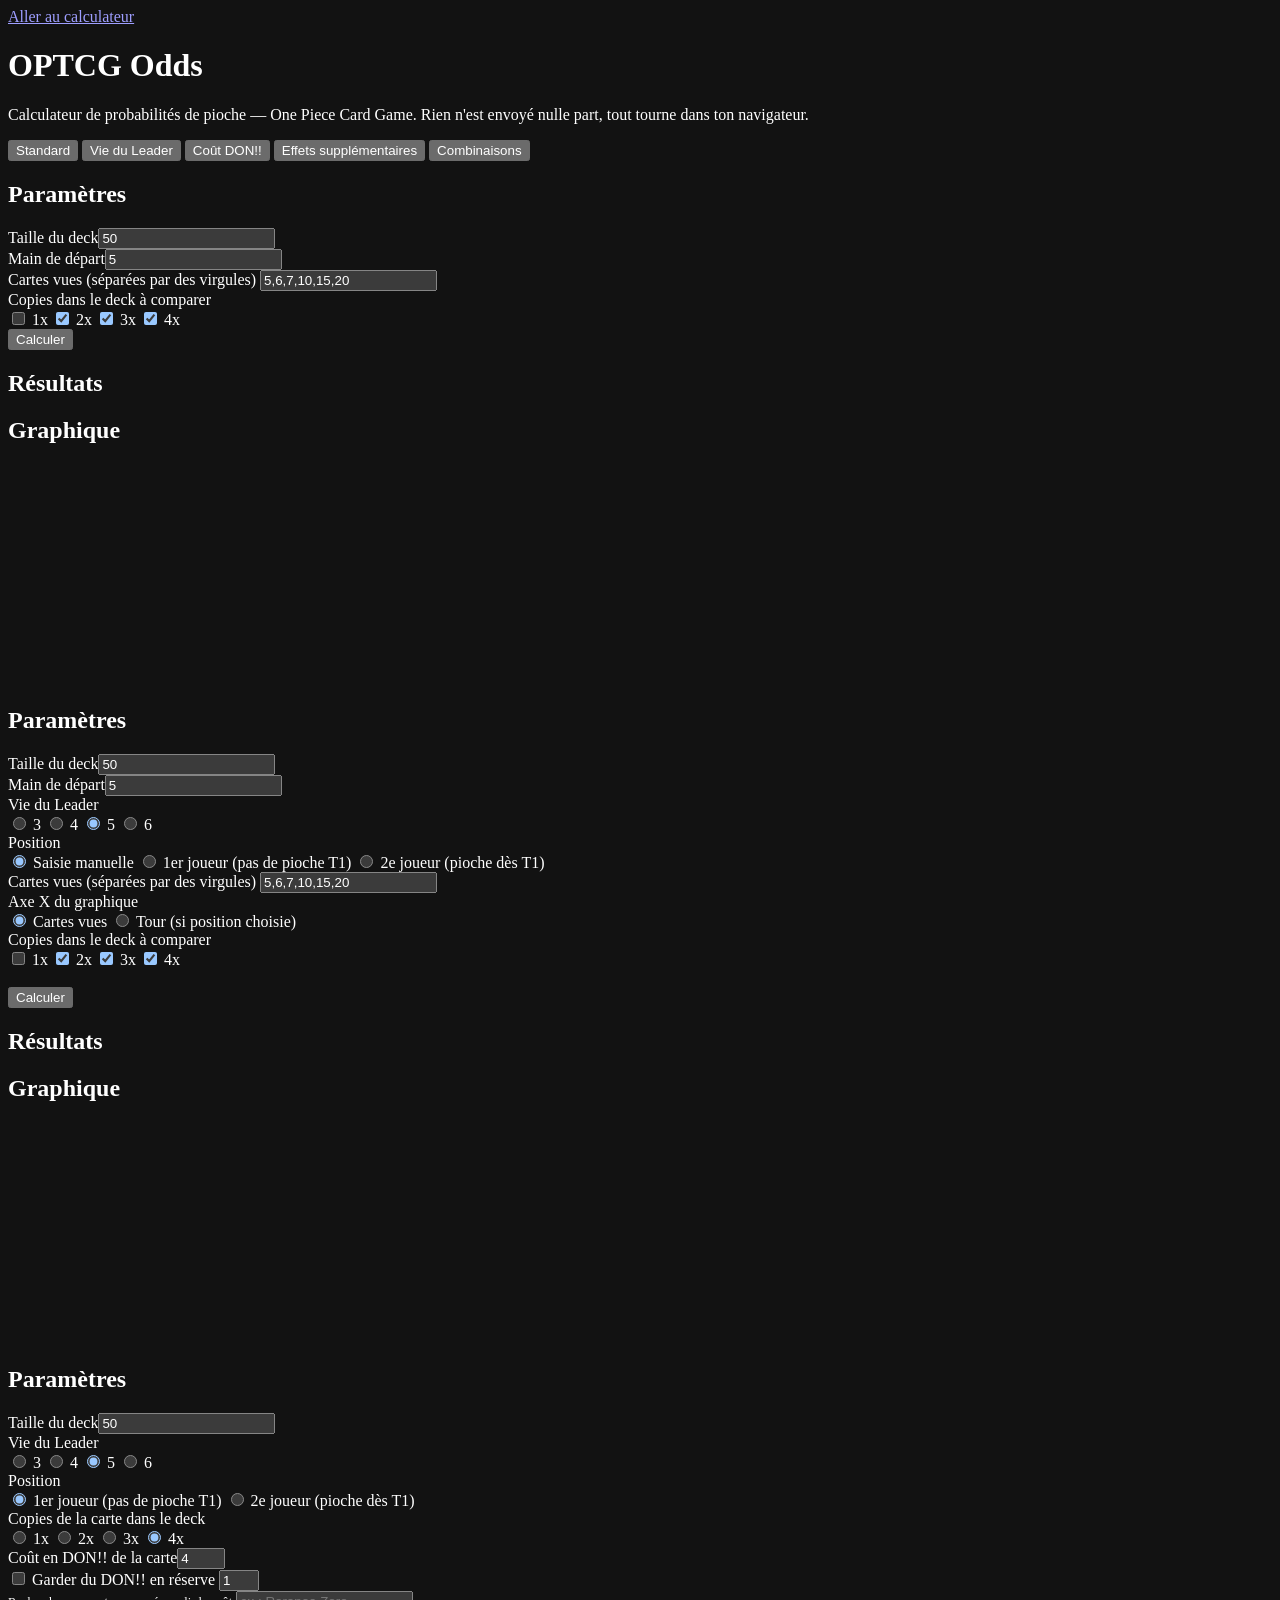
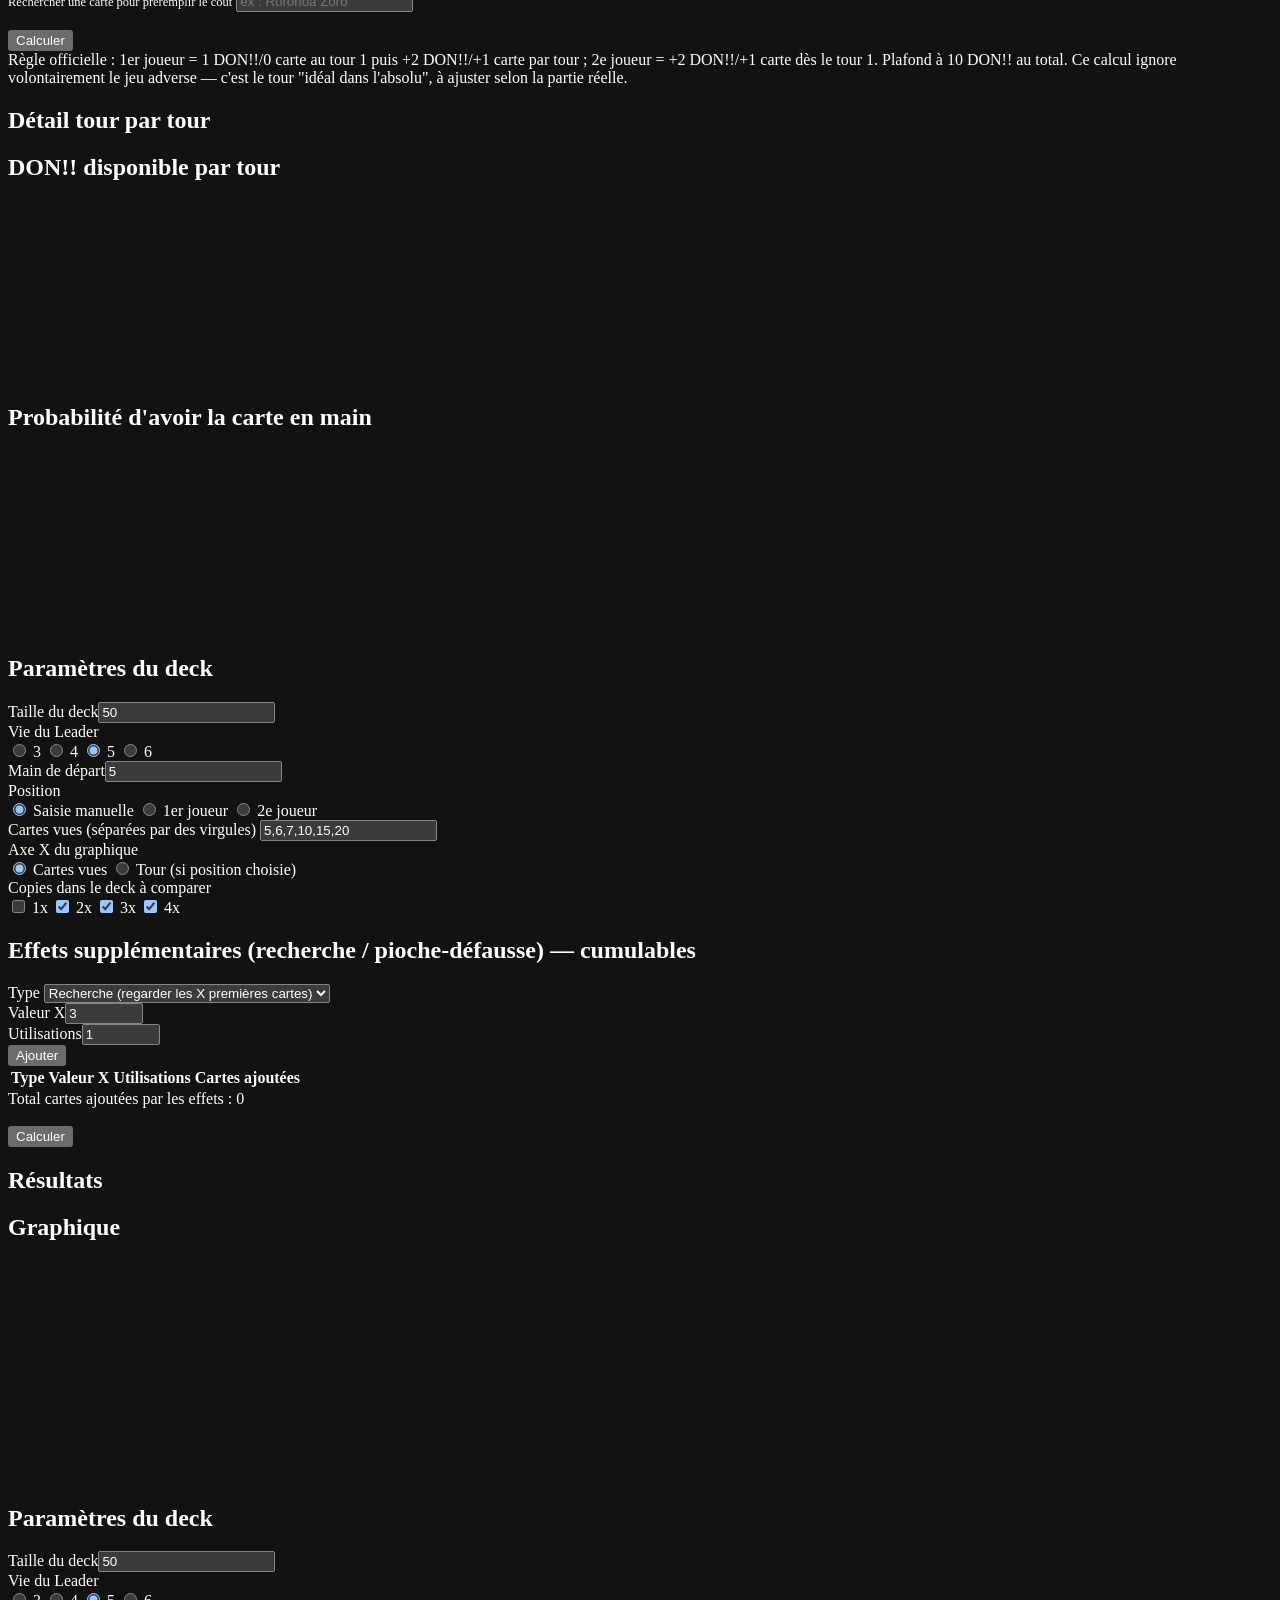
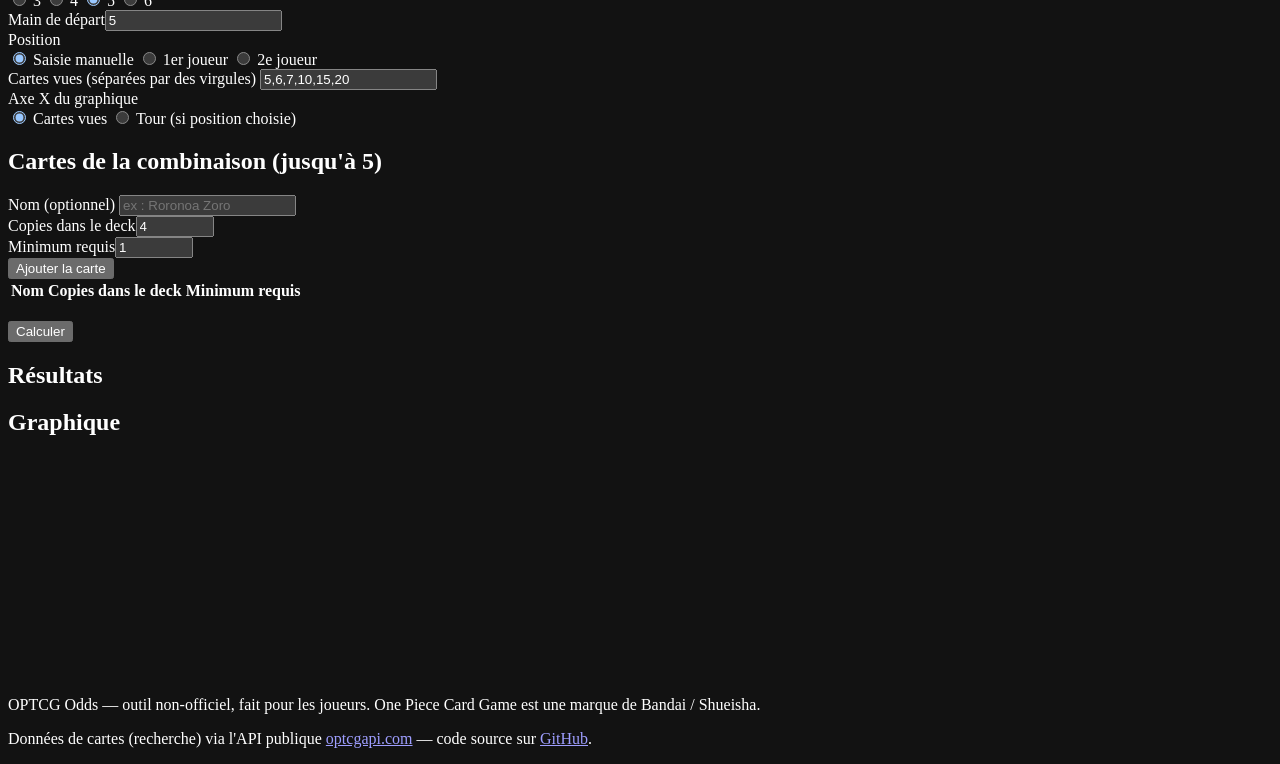
==== site/index.html @ 26d56e2f "feat(site): servir le calculateur comme un vrai site statique Le calculateur vivait dans un fichier " ====
<!DOCTYPE html>
<html lang="fr">
<head>
<meta charset="UTF-8">
<meta name="viewport" content="width=device-width, initial-scale=1.0">

<title>OPTCG Odds — Calculateur de probabilités One Piece Card Game</title>
<meta name="description" content="Calculateur de probabilités de pioche pour le One Piece Card Game : chances d'avoir votre carte au tour 3, vie du Leader, coût en DON!!, searchers et combinaisons. Gratuit, sans compte, tout est calculé dans votre navigateur.">
<meta name="author" content="AKHMerban">
<link rel="canonical" href="https://opdeck.hokhori.be/">

<meta name="theme-color" content="#0E2740">
<meta name="color-scheme" content="dark">

<meta property="og:type" content="website">
<meta property="og:site_name" content="OPTCG Odds">
<meta property="og:title" content="OPTCG Odds — Calculateur de probabilités One Piece Card Game">
<meta property="og:description" content="Quelle est ma chance d'avoir cette carte au tour 3 ? Cinq calculateurs hypergéométriques adaptés aux règles réelles de l'OPTCG.">
<meta property="og:url" content="https://opdeck.hokhori.be/">
<meta property="og:locale" content="fr_BE">

<meta name="twitter:card" content="summary">
<meta name="twitter:title" content="OPTCG Odds — Calculateur de probabilités One Piece Card Game">
<meta name="twitter:description" content="Quelle est ma chance d'avoir cette carte au tour 3 ? Cinq calculateurs hypergéométriques adaptés aux règles réelles de l'OPTCG.">

<link rel="icon" href="/assets/favicon.svg" type="image/svg+xml">
<link rel="manifest" href="/site.webmanifest">

<link rel="stylesheet" href="/assets/styles.css">
<script src="/assets/app.js" defer></script>
</head>
<body>

<a class="skip-link" href="#main">Aller au calculateur</a>
<header>
  <h1>OPTCG <span>Odds</span></h1>
  <p>Calculateur de probabilités de pioche — One Piece Card Game. Rien n'est envoyé nulle part, tout tourne dans ton navigateur.</p>
</header>

<nav class="tabs" id="tabsNav">
  <button data-tab="standard" class="active">Standard</button>
  <button data-tab="vie">Vie du Leader</button>
  <button data-tab="don">Coût DON!!</button>
  <button data-tab="effets">Effets supplémentaires</button>
  <button data-tab="combo">Combinaisons</button>
</nav>

<main id="main">

  <!-- ============================= TAB 1 : STANDARD ============================= -->
  <section class="tab-panel active" id="tab-standard">
    <div class="card">
      <h2>Paramètres</h2>
      <div class="row">
        <div class="field"><label>Taille du deck</label><input type="number" id="std-deck" value="50" min="1"></div>
        <div class="field"><label>Main de départ</label><input type="number" id="std-hand" value="5" min="0"></div>
      </div>
      <div class="row">
        <div class="field" style="flex:1; min-width:260px;">
          <label>Cartes vues (séparées par des virgules)</label>
          <input type="text" id="std-points" value="5,6,7,10,15,20">
        </div>
      </div>
      <div class="row">
        <div class="field">
          <label>Copies dans le deck à comparer</label>
          <div class="check-group" id="std-copies">
            <label><input type="checkbox" value="1"> 1x</label>
            <label><input type="checkbox" value="2" checked> 2x</label>
            <label><input type="checkbox" value="3" checked> 3x</label>
            <label><input type="checkbox" value="4" checked> 4x</label>
          </div>
        </div>
      </div>
      <button class="btn" id="std-calc">Calculer</button>
    </div>
    <div class="card">
      <h2>Résultats</h2>
      <div id="std-table" class="table-wrap"></div>
    </div>
    <div class="card">
      <h2>Graphique</h2>
      <canvas id="std-chart" width="900" height="220"></canvas>
    </div>
  </section>

  <!-- ============================= TAB 2 : VIE DU LEADER ============================= -->
  <section class="tab-panel" id="tab-vie">
    <div class="card">
      <h2>Paramètres</h2>
      <div class="row">
        <div class="field"><label>Taille du deck</label><input type="number" id="vie-deck" value="50" min="1"></div>
        <div class="field"><label>Main de départ</label><input type="number" id="vie-hand" value="5" min="0"></div>
        <div class="field">
          <label>Vie du Leader</label>
          <div class="radio-group" id="vie-life">
            <label><input type="radio" name="vie-life" value="3"> 3</label>
            <label><input type="radio" name="vie-life" value="4"> 4</label>
            <label><input type="radio" name="vie-life" value="5" checked> 5</label>
            <label><input type="radio" name="vie-life" value="6"> 6</label>
          </div>
        </div>
      </div>
      <div class="row">
        <div class="field">
          <label>Position</label>
          <div class="radio-group" id="vie-position">
            <label><input type="radio" name="vie-position" value="manuel" checked> Saisie manuelle</label>
            <label><input type="radio" name="vie-position" value="p1"> 1er joueur (pas de pioche T1)</label>
            <label><input type="radio" name="vie-position" value="p2"> 2e joueur (pioche dès T1)</label>
          </div>
        </div>
      </div>
      <div class="row">
        <div class="field" style="flex:1; min-width:260px;">
          <label id="vie-points-label">Cartes vues (séparées par des virgules)</label>
          <input type="text" id="vie-points" value="5,6,7,10,15,20">
        </div>
      </div>
      <div class="row">
        <div class="field">
          <label>Axe X du graphique</label>
          <div class="radio-group" id="vie-xaxis">
            <label><input type="radio" name="vie-xaxis" value="cartes" checked> Cartes vues</label>
            <label><input type="radio" name="vie-xaxis" value="tour"> Tour (si position choisie)</label>
          </div>
        </div>
      </div>
      <div class="row">
        <div class="field">
          <label>Copies dans le deck à comparer</label>
          <div class="check-group" id="vie-copies">
            <label><input type="checkbox" value="1"> 1x</label>
            <label><input type="checkbox" value="2" checked> 2x</label>
            <label><input type="checkbox" value="3" checked> 3x</label>
            <label><input type="checkbox" value="4" checked> 4x</label>
          </div>
        </div>
      </div>
      <div class="effectif" id="vie-effectif"></div>
      <br>
      <button class="btn" id="vie-calc">Calculer</button>
    </div>
    <div class="card"><h2>Résultats</h2><div id="vie-table" class="table-wrap"></div></div>
    <div class="card"><h2>Graphique</h2><canvas id="vie-chart" width="900" height="220"></canvas></div>
  </section>

  <!-- ============================= TAB 3 : DON!! ============================= -->
  <section class="tab-panel" id="tab-don">
    <div class="card">
      <h2>Paramètres</h2>
      <div class="row">
        <div class="field"><label>Taille du deck</label><input type="number" id="don-deck" value="50" min="1"></div>
        <div class="field">
          <label>Vie du Leader</label>
          <div class="radio-group" id="don-life">
            <label><input type="radio" name="don-life" value="3"> 3</label>
            <label><input type="radio" name="don-life" value="4"> 4</label>
            <label><input type="radio" name="don-life" value="5" checked> 5</label>
            <label><input type="radio" name="don-life" value="6"> 6</label>
          </div>
        </div>
      </div>
      <div class="row">
        <div class="field">
          <label>Position</label>
          <div class="radio-group" id="don-position">
            <label><input type="radio" name="don-position" value="p1" checked> 1er joueur (pas de pioche T1)</label>
            <label><input type="radio" name="don-position" value="p2"> 2e joueur (pioche dès T1)</label>
          </div>
        </div>
      </div>
      <div class="row">
        <div class="field">
          <label>Copies de la carte dans le deck</label>
          <div class="radio-group" id="don-copies">
            <label><input type="radio" name="don-copies" value="1"> 1x</label>
            <label><input type="radio" name="don-copies" value="2"> 2x</label>
            <label><input type="radio" name="don-copies" value="3"> 3x</label>
            <label><input type="radio" name="don-copies" value="4" checked> 4x</label>
          </div>
        </div>
      </div>
      <div class="row">
        <div class="field"><label>Coût en DON!! de la carte</label><input type="number" id="don-cost" value="4" min="0" max="10"></div>
        <div class="field">
          <label><input type="checkbox" id="don-reserve-check"> Garder du DON!! en réserve</label>
          <input type="number" id="don-reserve" value="1" min="0" max="9">
        </div>
      </div>
      <div class="search-box" style="max-width:420px;">
        <label style="font-size:12.5px; color:var(--ink-dim);">Rechercher une carte pour préremplir le coût</label>
        <input type="text" id="don-search" placeholder="ex : Roronoa Zoro">
        <div class="search-results" id="don-search-results" style="display:none;"></div>
        <div class="search-status" id="don-search-status"></div>
      </div>
      <br>
      <button class="btn" id="don-calc">Calculer</button>
      <div class="result-banner" id="don-result"></div>
      <div class="note">Règle officielle : 1er joueur = 1 DON!!/0 carte au tour 1 puis +2 DON!!/+1 carte par tour ; 2e joueur = +2 DON!!/+1 carte dès le tour 1. Plafond à 10 DON!! au total. Ce calcul ignore volontairement le jeu adverse — c'est le tour "idéal dans l'absolu", à ajuster selon la partie réelle.</div>
    </div>
    <div class="card"><h2>Détail tour par tour</h2><div id="don-table" class="table-wrap"></div></div>
    <div class="card">
      <h2>DON!! disponible par tour</h2>
      <canvas id="don-chart-1" width="900" height="180"></canvas>
    </div>
    <div class="card">
      <h2>Probabilité d'avoir la carte en main</h2>
      <canvas id="don-chart-2" width="900" height="180"></canvas>
    </div>
  </section>

  <!-- ============================= TAB 4 : EFFETS ============================= -->
  <section class="tab-panel" id="tab-effets">
    <div class="card">
      <h2>Paramètres du deck</h2>
      <div class="row">
        <div class="field"><label>Taille du deck</label><input type="number" id="eff-deck" value="50" min="1"></div>
        <div class="field">
          <label>Vie du Leader</label>
          <div class="radio-group" id="eff-life">
            <label><input type="radio" name="eff-life" value="3"> 3</label>
            <label><input type="radio" name="eff-life" value="4"> 4</label>
            <label><input type="radio" name="eff-life" value="5" checked> 5</label>
            <label><input type="radio" name="eff-life" value="6"> 6</label>
          </div>
        </div>
      </div>
      <div class="row">
        <div class="field"><label>Main de départ</label><input type="number" id="eff-hand" value="5" min="0"></div>
        <div class="field">
          <label>Position</label>
          <div class="radio-group" id="eff-position">
            <label><input type="radio" name="eff-position" value="manuel" checked> Saisie manuelle</label>
            <label><input type="radio" name="eff-position" value="p1"> 1er joueur</label>
            <label><input type="radio" name="eff-position" value="p2"> 2e joueur</label>
          </div>
        </div>
      </div>
      <div class="row">
        <div class="field" style="flex:1; min-width:260px;">
          <label id="eff-points-label">Cartes vues (séparées par des virgules)</label>
          <input type="text" id="eff-points" value="5,6,7,10,15,20">
        </div>
      </div>
      <div class="row">
        <div class="field">
          <label>Axe X du graphique</label>
          <div class="radio-group" id="eff-xaxis">
            <label><input type="radio" name="eff-xaxis" value="cartes" checked> Cartes vues</label>
            <label><input type="radio" name="eff-xaxis" value="tour"> Tour (si position choisie)</label>
          </div>
        </div>
      </div>
      <div class="row">
        <div class="field">
          <label>Copies dans le deck à comparer</label>
          <div class="check-group" id="eff-copies">
            <label><input type="checkbox" value="1"> 1x</label>
            <label><input type="checkbox" value="2" checked> 2x</label>
            <label><input type="checkbox" value="3" checked> 3x</label>
            <label><input type="checkbox" value="4" checked> 4x</label>
          </div>
        </div>
      </div>
      <div class="effectif" id="eff-effectif"></div>
    </div>

    <div class="card">
      <h2>Effets supplémentaires (recherche / pioche-défausse) — cumulables</h2>
      <div class="list-form">
        <div class="field">
          <label>Type</label>
          <select id="eff-type">
            <option value="recherche">Recherche (regarder les X premières cartes)</option>
            <option value="loot">Pioche X / Défausse X</option>
          </select>
        </div>
        <div class="field"><label>Valeur X</label><input type="number" id="eff-valeur" value="3" min="1" max="10" style="width:70px;"></div>
        <div class="field"><label>Utilisations</label><input type="number" id="eff-uses" value="1" min="1" max="10" style="width:70px;"></div>
        <button class="btn" id="eff-add">Ajouter</button>
      </div>
      <div class="table-wrap">
        <table id="eff-list-table">
          <thead><tr><th>Type</th><th>Valeur X</th><th>Utilisations</th><th>Cartes ajoutées</th><th></th></tr></thead>
          <tbody></tbody>
        </table>
      </div>
      <div class="note" id="eff-total">Total cartes ajoutées par les effets : 0</div>
      <br>
      <button class="btn" id="eff-calc">Calculer</button>
    </div>
    <div class="card"><h2>Résultats</h2><div id="eff-table" class="table-wrap"></div></div>
    <div class="card"><h2>Graphique</h2><canvas id="eff-chart" width="900" height="220"></canvas></div>
  </section>

  <!-- ============================= TAB 5 : COMBINAISONS ============================= -->
  <section class="tab-panel" id="tab-combo">
    <div class="card">
      <h2>Paramètres du deck</h2>
      <div class="row">
        <div class="field"><label>Taille du deck</label><input type="number" id="combo-deck" value="50" min="1"></div>
        <div class="field">
          <label>Vie du Leader</label>
          <div class="radio-group" id="combo-life">
            <label><input type="radio" name="combo-life" value="3"> 3</label>
            <label><input type="radio" name="combo-life" value="4"> 4</label>
            <label><input type="radio" name="combo-life" value="5" checked> 5</label>
            <label><input type="radio" name="combo-life" value="6"> 6</label>
          </div>
        </div>
      </div>
      <div class="row">
        <div class="field"><label>Main de départ</label><input type="number" id="combo-hand" value="5" min="0"></div>
        <div class="field">
          <label>Position</label>
          <div class="radio-group" id="combo-position">
            <label><input type="radio" name="combo-position" value="manuel" checked> Saisie manuelle</label>
            <label><input type="radio" name="combo-position" value="p1"> 1er joueur</label>
            <label><input type="radio" name="combo-position" value="p2"> 2e joueur</label>
          </div>
        </div>
      </div>
      <div class="row">
        <div class="field" style="flex:1; min-width:260px;">
          <label id="combo-points-label">Cartes vues (séparées par des virgules)</label>
          <input type="text" id="combo-points" value="5,6,7,10,15,20">
        </div>
      </div>
      <div class="row">
        <div class="field">
          <label>Axe X du graphique</label>
          <div class="radio-group" id="combo-xaxis">
            <label><input type="radio" name="combo-xaxis" value="cartes" checked> Cartes vues</label>
            <label><input type="radio" name="combo-xaxis" value="tour"> Tour (si position choisie)</label>
          </div>
        </div>
      </div>
      <div class="effectif" id="combo-effectif"></div>
    </div>

    <div class="card">
      <h2>Cartes de la combinaison (jusqu'à 5)</h2>
      <div class="list-form">
        <div class="field search-box" style="min-width:220px;">
          <label>Nom (optionnel)</label>
          <input type="text" id="combo-name" placeholder="ex : Roronoa Zoro">
          <div class="search-results" id="combo-search-results" style="display:none;"></div>
          <div class="search-status" id="combo-search-status"></div>
        </div>
        <div class="field"><label>Copies dans le deck</label><input type="number" id="combo-copies" value="4" min="1" max="4" style="width:70px;"></div>
        <div class="field"><label>Minimum requis</label><input type="number" id="combo-min" value="1" min="1" max="4" style="width:70px;"></div>
        <button class="btn" id="combo-add">Ajouter la carte</button>
      </div>
      <div class="table-wrap">
        <table id="combo-list-table">
          <thead><tr><th>Nom</th><th>Copies dans le deck</th><th>Minimum requis</th><th></th></tr></thead>
          <tbody></tbody>
        </table>
      </div>
      <div class="note" id="combo-summary"></div>
      <br>
      <button class="btn" id="combo-calc">Calculer</button>
    </div>
    <div class="card"><h2>Résultats</h2><div id="combo-table" class="table-wrap"></div></div>
    <div class="card"><h2>Graphique</h2><canvas id="combo-chart" width="900" height="220"></canvas></div>
  </section>

</main>

<footer>
  <p>
    OPTCG Odds — outil non-officiel, fait pour les joueurs.
    One Piece Card Game est une marque de Bandai / Shueisha.
  </p>
  <p>
    Données de cartes (recherche) via l'API publique
    <a href="https://optcgapi.com" rel="noopener external">optcgapi.com</a> —
    code source sur
    <a href="https://github.com/AKHMerban/One-Piece-TCG-Probability-Calculator" rel="noopener external">GitHub</a>.
  </p>
</footer>


</body>
</html>
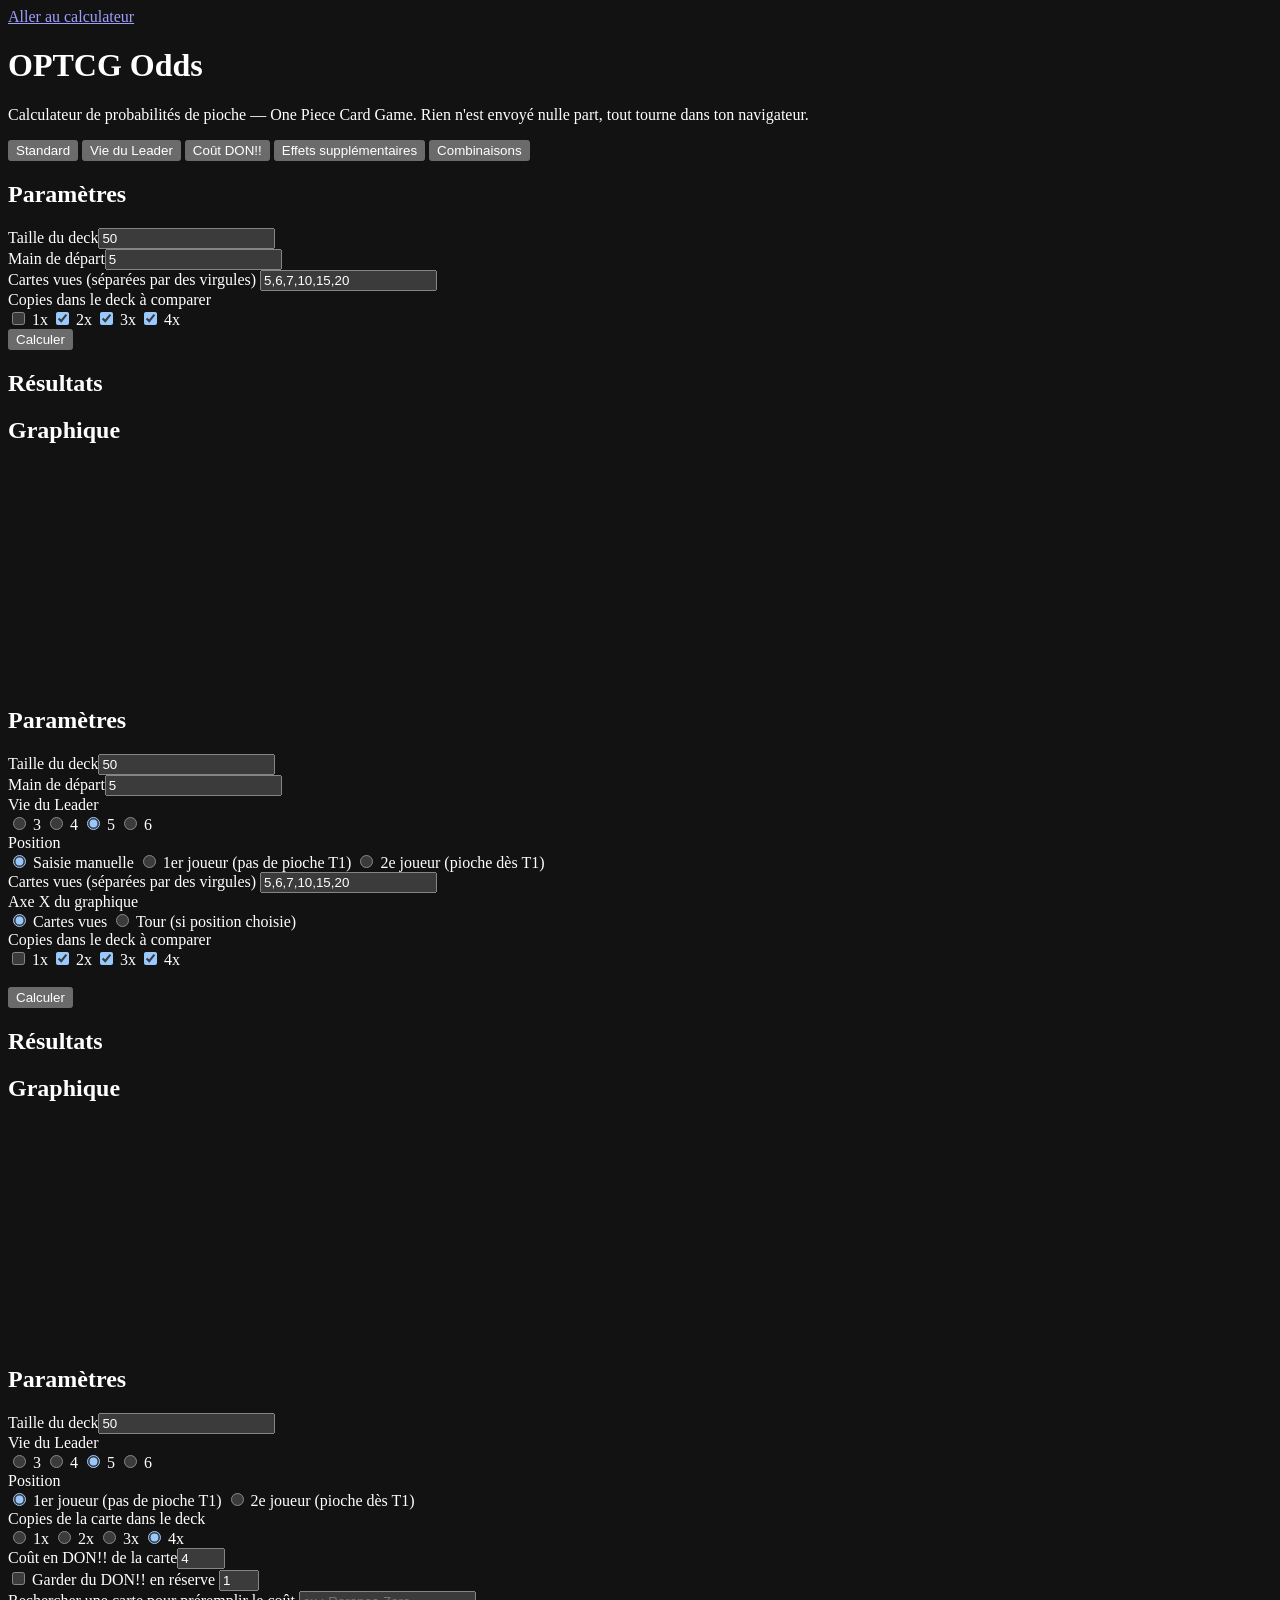
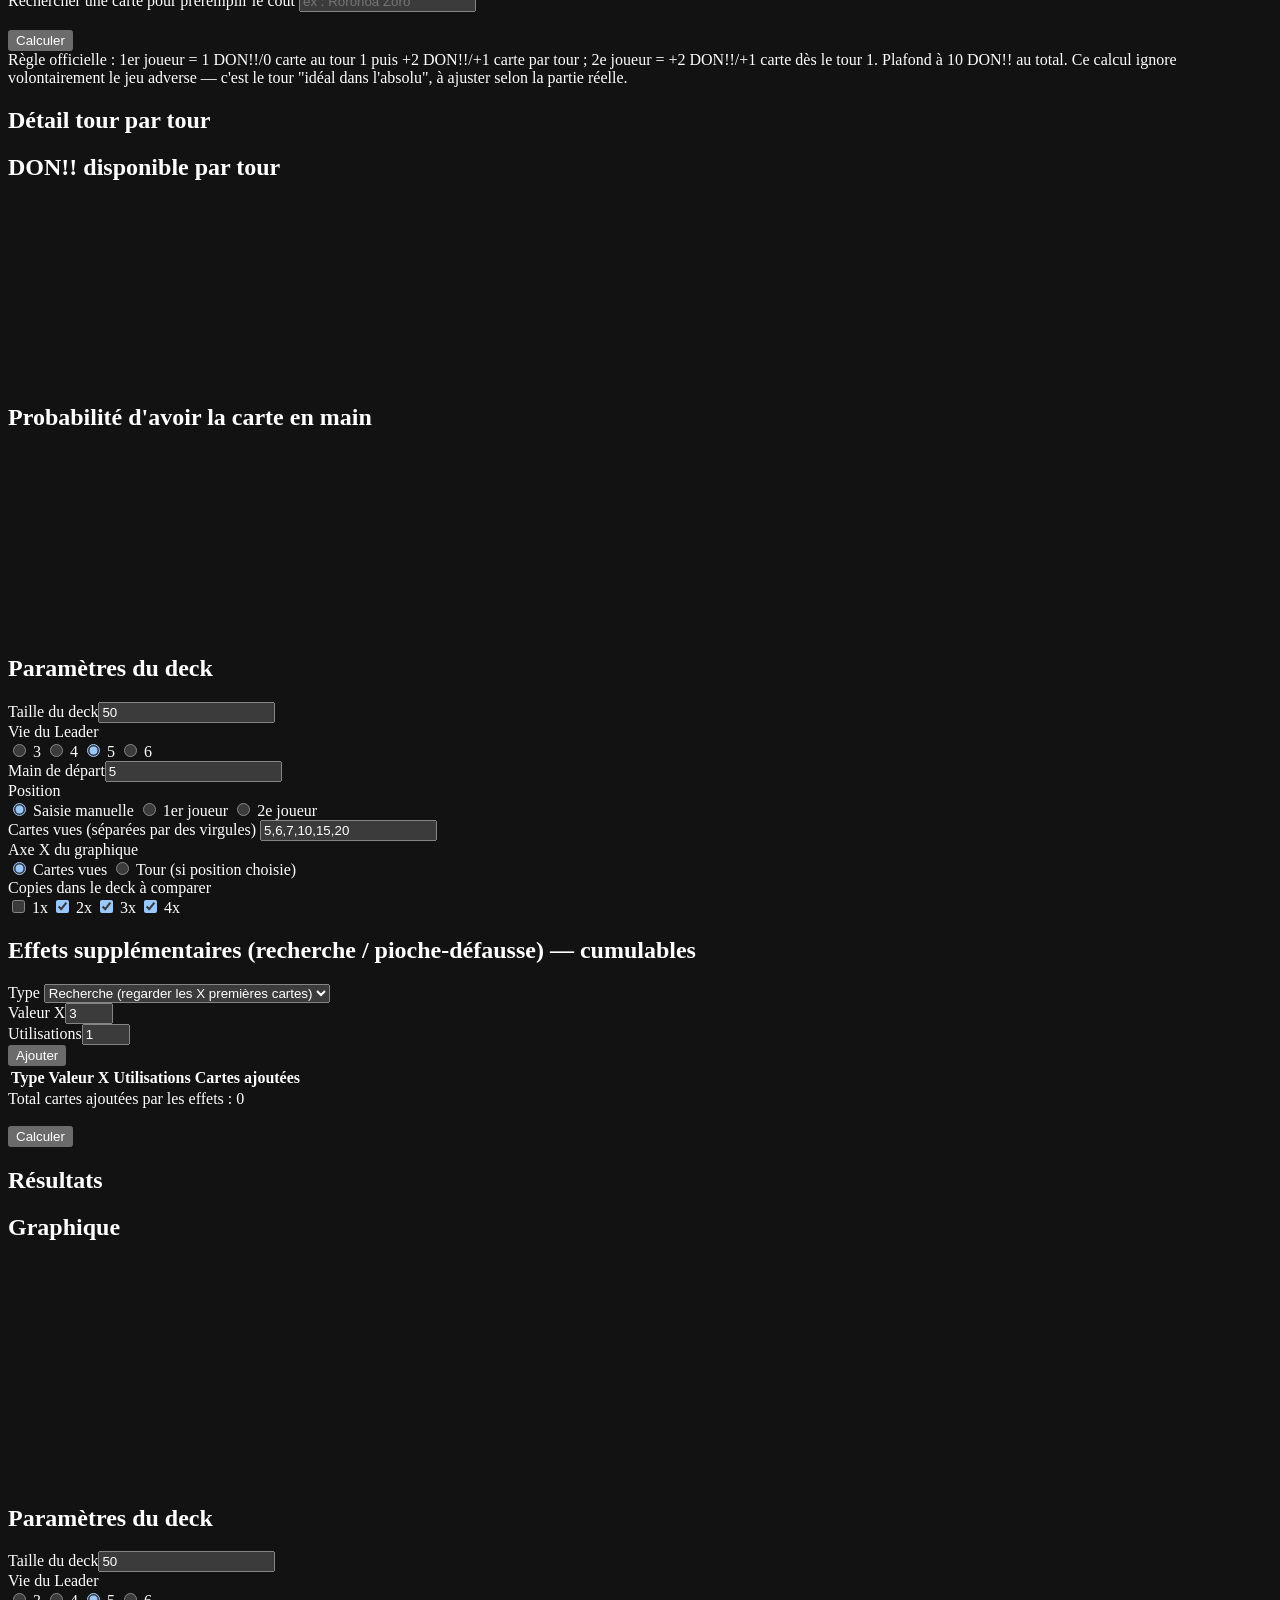
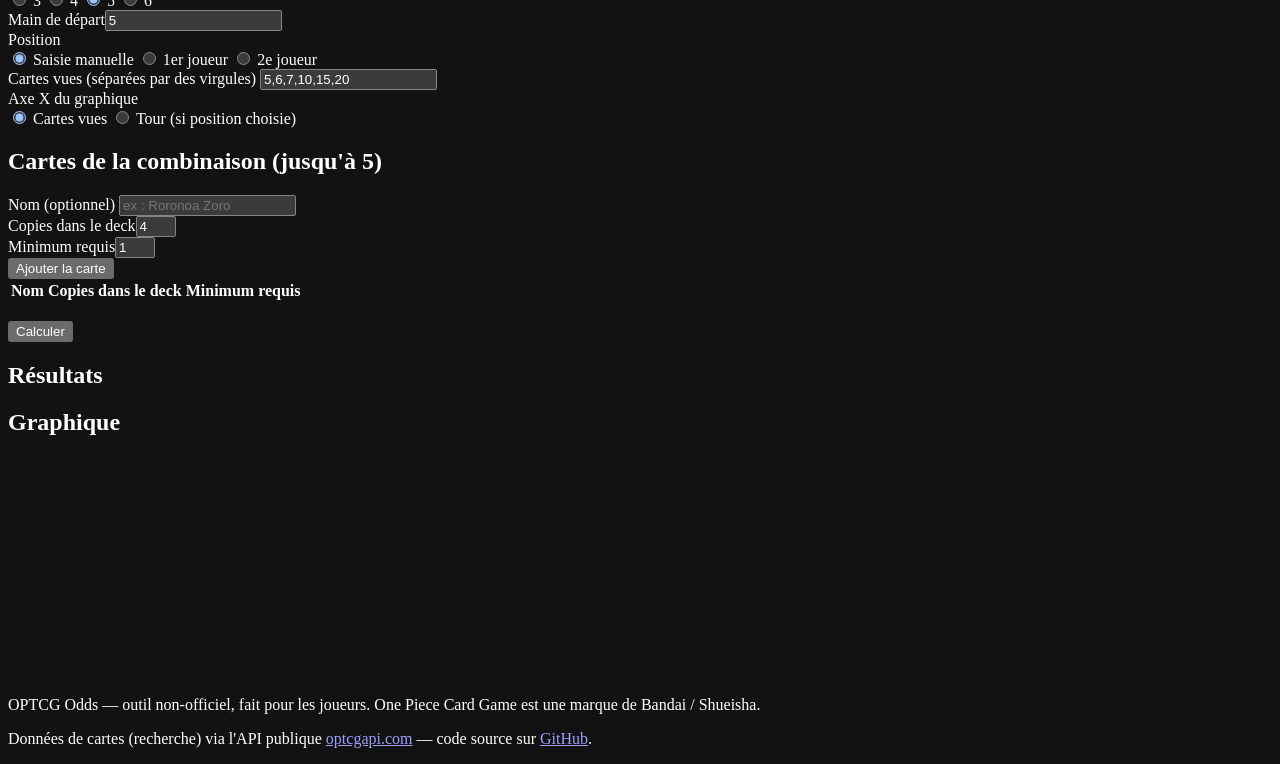
==== commit f5dc5ed1: "harden(site): rendre le site compatible avec une CSP stricte Le site va être servi sous un sous-doma" ====
--- a/site/index.html
+++ b/site/index.html
@@ -56,7 +56,7 @@
         <div class="field"><label>Main de départ</label><input type="number" id="std-hand" value="5" min="0"></div>
       </div>
       <div class="row">
-        <div class="field" style="flex:1; min-width:260px;">
+        <div class="field grow">
           <label>Cartes vues (séparées par des virgules)</label>
           <input type="text" id="std-points" value="5,6,7,10,15,20">
         </div>
@@ -112,7 +112,7 @@
         </div>
       </div>
       <div class="row">
-        <div class="field" style="flex:1; min-width:260px;">
+        <div class="field grow">
           <label id="vie-points-label">Cartes vues (séparées par des virgules)</label>
           <input type="text" id="vie-points" value="5,6,7,10,15,20">
         </div>
@@ -188,10 +188,10 @@
           <input type="number" id="don-reserve" value="1" min="0" max="9">
         </div>
       </div>
-      <div class="search-box" style="max-width:420px;">
-        <label style="font-size:12.5px; color:var(--ink-dim);">Rechercher une carte pour préremplir le coût</label>
+      <div class="search-box mw-420">
+        <label class="hint">Rechercher une carte pour préremplir le coût</label>
         <input type="text" id="don-search" placeholder="ex : Roronoa Zoro">
-        <div class="search-results" id="don-search-results" style="display:none;"></div>
+        <div class="search-results is-hidden" id="don-search-results"></div>
         <div class="search-status" id="don-search-status"></div>
       </div>
       <br>
@@ -238,7 +238,7 @@
         </div>
       </div>
       <div class="row">
-        <div class="field" style="flex:1; min-width:260px;">
+        <div class="field grow">
           <label id="eff-points-label">Cartes vues (séparées par des virgules)</label>
           <input type="text" id="eff-points" value="5,6,7,10,15,20">
         </div>
@@ -276,8 +276,8 @@
             <option value="loot">Pioche X / Défausse X</option>
           </select>
         </div>
-        <div class="field"><label>Valeur X</label><input type="number" id="eff-valeur" value="3" min="1" max="10" style="width:70px;"></div>
-        <div class="field"><label>Utilisations</label><input type="number" id="eff-uses" value="1" min="1" max="10" style="width:70px;"></div>
+        <div class="field"><label>Valeur X</label><input type="number" id="eff-valeur" value="3" min="1" max="10" class="w-narrow"></div>
+        <div class="field"><label>Utilisations</label><input type="number" id="eff-uses" value="1" min="1" max="10" class="w-narrow"></div>
         <button class="btn" id="eff-add">Ajouter</button>
       </div>
       <div class="table-wrap">
@@ -322,7 +322,7 @@
         </div>
       </div>
       <div class="row">
-        <div class="field" style="flex:1; min-width:260px;">
+        <div class="field grow">
           <label id="combo-points-label">Cartes vues (séparées par des virgules)</label>
           <input type="text" id="combo-points" value="5,6,7,10,15,20">
         </div>
@@ -342,14 +342,14 @@
     <div class="card">
       <h2>Cartes de la combinaison (jusqu'à 5)</h2>
       <div class="list-form">
-        <div class="field search-box" style="min-width:220px;">
+        <div class="field search-box mw-220">
           <label>Nom (optionnel)</label>
           <input type="text" id="combo-name" placeholder="ex : Roronoa Zoro">
-          <div class="search-results" id="combo-search-results" style="display:none;"></div>
+          <div class="search-results is-hidden" id="combo-search-results"></div>
           <div class="search-status" id="combo-search-status"></div>
         </div>
-        <div class="field"><label>Copies dans le deck</label><input type="number" id="combo-copies" value="4" min="1" max="4" style="width:70px;"></div>
-        <div class="field"><label>Minimum requis</label><input type="number" id="combo-min" value="1" min="1" max="4" style="width:70px;"></div>
+        <div class="field"><label>Copies dans le deck</label><input type="number" id="combo-copies" value="4" min="1" max="4" class="w-narrow"></div>
+        <div class="field"><label>Minimum requis</label><input type="number" id="combo-min" value="1" min="1" max="4" class="w-narrow"></div>
         <button class="btn" id="combo-add">Ajouter la carte</button>
       </div>
       <div class="table-wrap">
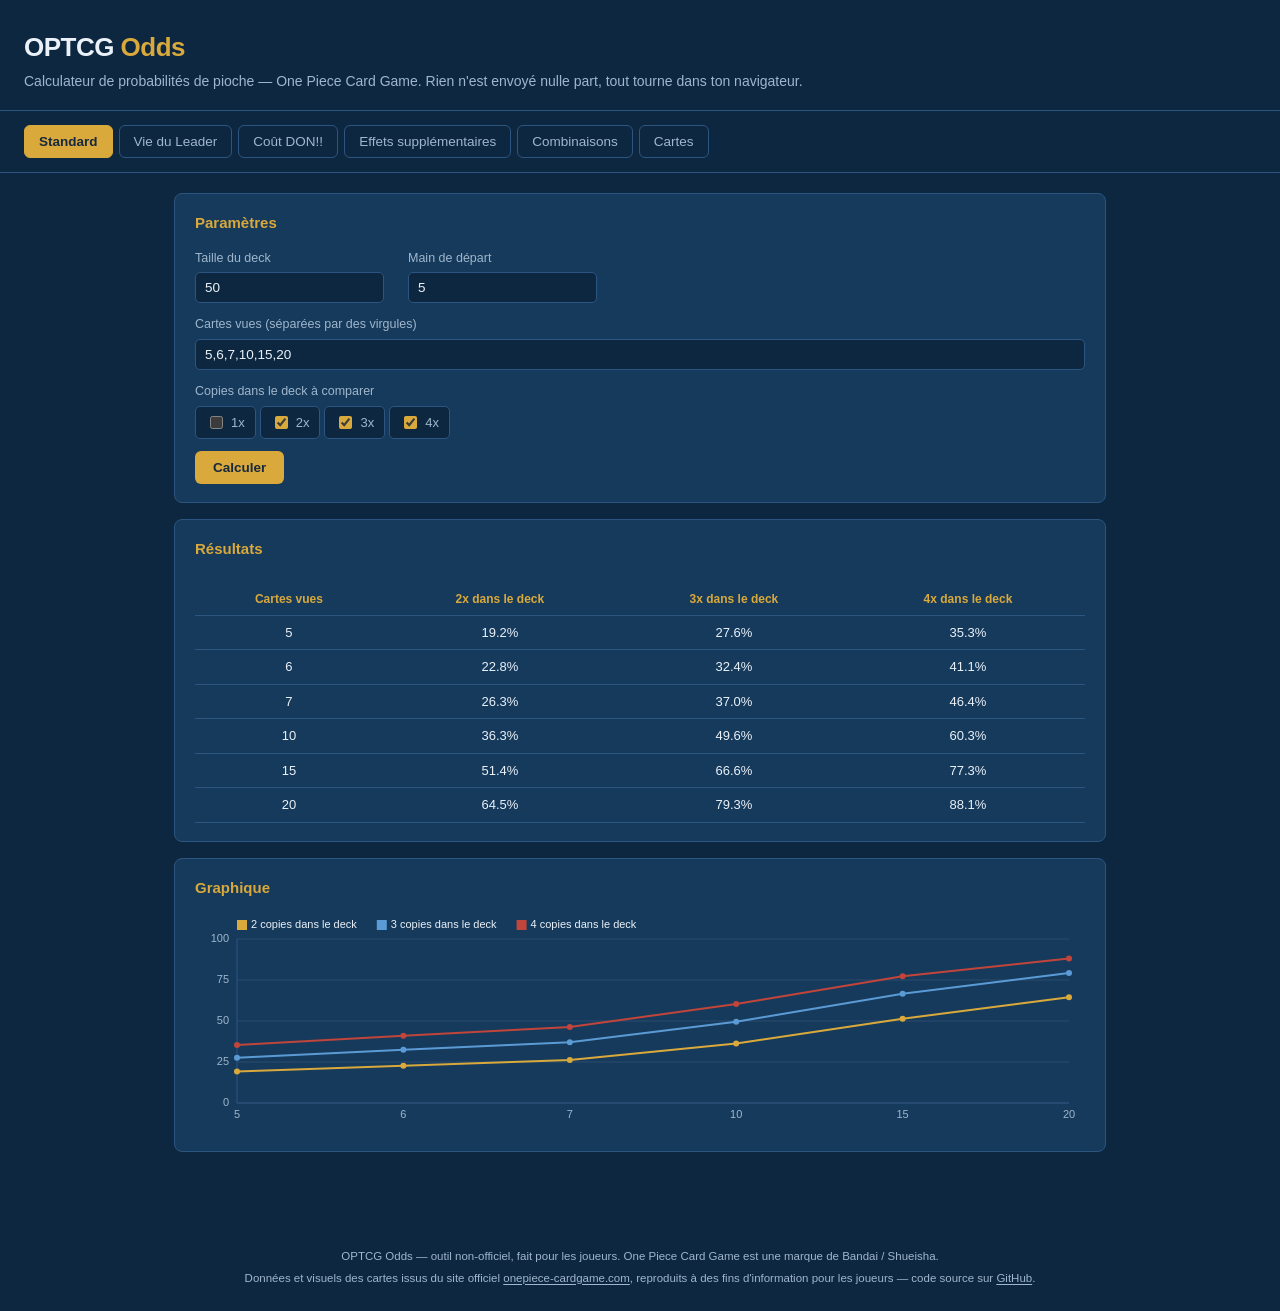
==== commit dec2f6c5: "feat(cartes): base de cartes complete, recherche et filtres Le site ne connaissait des cartes que ce" ====
--- a/site/index.html
+++ b/site/index.html
@@ -23,11 +23,12 @@
 <meta name="twitter:title" content="OPTCG Odds — Calculateur de probabilités One Piece Card Game">
 <meta name="twitter:description" content="Quelle est ma chance d'avoir cette carte au tour 3 ? Cinq calculateurs hypergéométriques adaptés aux règles réelles de l'OPTCG.">
 
-<link rel="icon" href="/assets/favicon.svg" type="image/svg+xml">
-<link rel="manifest" href="/site.webmanifest">
-
-<link rel="stylesheet" href="/assets/styles.css">
-<script src="/assets/app.js" defer></script>
+<link rel="icon" href="assets/favicon.svg" type="image/svg+xml">
+<link rel="manifest" href="site.webmanifest">
+
+<link rel="stylesheet" href="assets/styles.css">
+<script src="assets/cards.js" defer></script>
+<script src="assets/app.js" defer></script>
 </head>
 <body>
 
@@ -43,6 +44,7 @@
   <button data-tab="don">Coût DON!!</button>
   <button data-tab="effets">Effets supplémentaires</button>
   <button data-tab="combo">Combinaisons</button>
+  <button data-tab="cartes">Cartes</button>
 </nav>
 
 <main id="main">
@@ -366,6 +368,48 @@
     <div class="card"><h2>Graphique</h2><canvas id="combo-chart" width="900" height="220"></canvas></div>
   </section>
 
+  <!-- ============================= TAB 6 : CARTES ============================= -->
+  <section class="tab-panel" id="tab-cartes">
+    <div class="card">
+      <h2>Rechercher une carte</h2>
+      <div class="row">
+        <div class="field grow">
+          <label for="cards-q">Nom, numéro, type ou texte d'effet</label>
+          <input type="text" id="cards-q" placeholder="ex : Zoro, OP01-025, ou « Blocker »" autocomplete="off">
+        </div>
+        <div class="field">
+          <label>Langue des textes</label>
+          <div class="radio-group">
+            <label><input type="radio" name="cards-lang" value="fr" checked> Français</label>
+            <label><input type="radio" name="cards-lang" value="en"> English</label>
+          </div>
+        </div>
+      </div>
+      <div class="row">
+        <div class="field"><label for="cards-color">Couleur</label><select id="cards-color"></select></div>
+        <div class="field"><label for="cards-cat">Catégorie</label><select id="cards-cat"></select></div>
+        <div class="field"><label for="cards-cost">Coût</label><select id="cards-cost"></select></div>
+        <div class="field"><label for="cards-attr">Attribut</label><select id="cards-attr"></select></div>
+        <div class="field grow"><label for="cards-set">Extension</label><select id="cards-set"></select></div>
+        <div class="field"><label>&nbsp;</label><button class="btn secondary" id="cards-reset">Réinitialiser</button></div>
+      </div>
+      <div class="note" id="cards-status">Chargement de la base de cartes…</div>
+      <p class="note">
+        La recherche porte sur les deux langues : taper « Blocker » trouve aussi les cartes
+        dont le texte français dit « Bloqueur ». Les cartes parues récemment n'existent
+        pas encore en français et s'affichent alors en anglais.
+      </p>
+    </div>
+
+    <div class="card">
+      <h2>Résultats</h2>
+      <div id="cards-results" class="card-grid"></div>
+      <div class="cards-more-wrap">
+        <button class="btn secondary is-hidden" id="cards-more">Voir plus de cartes</button>
+      </div>
+    </div>
+  </section>
+
 </main>
 
 <footer>
@@ -374,8 +418,9 @@
     One Piece Card Game est une marque de Bandai / Shueisha.
   </p>
   <p>
-    Données de cartes (recherche) via l'API publique
-    <a href="https://optcgapi.com" rel="noopener external">optcgapi.com</a> —
+    Données et visuels des cartes issus du site officiel
+    <a href="https://en.onepiece-cardgame.com/cardlist/" rel="noopener external">onepiece-cardgame.com</a>,
+    reproduits à des fins d'information pour les joueurs —
     code source sur
     <a href="https://github.com/AKHMerban/One-Piece-TCG-Probability-Calculator" rel="noopener external">GitHub</a>.
   </p>
--- a/site/assets/styles.css
+++ b/site/assets/styles.css
@@ -0,0 +1,327 @@
+:root {
+  --bg: #0E2740;
+  --panel: #163A5C;
+  --panel-border: #2C5580;
+  --ink: #EAF1F8;
+  --ink-dim: #9FB6CC;
+  --gold: #D9A93B;
+  --gold-dim: #B98F2E;
+  --red: #C1453A;
+  --green: #4A9B6E;
+  --blue: #5B9BD5;
+  --purple: #A47FDB;
+}
+* { box-sizing: border-box; }
+body {
+  margin: 0;
+  background: var(--bg);
+  color: var(--ink);
+  font-family: 'Inter', -apple-system, BlinkMacSystemFont, "Segoe UI", sans-serif;
+  font-feature-settings: "tnum" 1;
+  line-height: 1.5;
+}
+header {
+  padding: 28px 24px 18px;
+  border-bottom: 1px solid var(--panel-border);
+}
+header h1 {
+  font-family: 'Space Grotesk', 'Inter', sans-serif;
+  font-size: 26px;
+  margin: 0 0 4px;
+  letter-spacing: -0.02em;
+}
+header h1 span { color: var(--gold); }
+header p { margin: 0; color: var(--ink-dim); font-size: 14px; }
+
+nav.tabs {
+  display: flex;
+  flex-wrap: wrap;
+  gap: 6px;
+  padding: 14px 24px;
+  border-bottom: 1px solid var(--panel-border);
+  position: sticky;
+  top: 0;
+  background: var(--bg);
+  z-index: 10;
+}
+nav.tabs button {
+  background: transparent;
+  border: 1px solid var(--panel-border);
+  color: var(--ink-dim);
+  padding: 8px 14px;
+  border-radius: 6px;
+  font-size: 13.5px;
+  cursor: pointer;
+  font-family: inherit;
+  transition: background .15s, color .15s, border-color .15s;
+}
+nav.tabs button:hover { border-color: var(--gold-dim); color: var(--ink); }
+nav.tabs button.active { background: var(--gold); border-color: var(--gold); color: #17293D; font-weight: 600; }
+
+main { max-width: 980px; margin: 0 auto; padding: 20px 24px 60px; }
+.tab-panel { display: none; }
+.tab-panel.active { display: block; }
+
+.card {
+  background: var(--panel);
+  border: 1px solid var(--panel-border);
+  border-radius: 8px;
+  padding: 18px 20px;
+  margin-bottom: 16px;
+}
+.card h2 {
+  font-family: 'Space Grotesk', sans-serif;
+  font-size: 15px;
+  margin: 0 0 14px;
+  color: var(--gold);
+  font-weight: 600;
+}
+.row { display: flex; flex-wrap: wrap; gap: 16px 24px; align-items: flex-end; margin-bottom: 12px; }
+.field { display: flex; flex-direction: column; gap: 5px; min-width: 120px; }
+.field label { font-size: 12.5px; color: var(--ink-dim); }
+.field input[type=number], .field input[type=text], .field select {
+  background: #0E2740;
+  border: 1px solid var(--panel-border);
+  color: var(--ink);
+  padding: 7px 9px;
+  border-radius: 5px;
+  font-size: 13.5px;
+  font-family: inherit;
+  width: 100%;
+}
+.field input:focus, .field select:focus { outline: none; border-color: var(--gold); }
+
+.radio-group { display: flex; flex-wrap: wrap; gap: 4px; }
+.radio-group label {
+  display: flex; align-items: center; gap: 5px;
+  background: #0E2740; border: 1px solid var(--panel-border);
+  padding: 6px 10px; border-radius: 5px; font-size: 13px; cursor: pointer;
+}
+.radio-group input { accent-color: var(--gold); }
+.radio-group label.checked { border-color: var(--gold); }
+
+.check-group { display: flex; flex-wrap: wrap; gap: 4px; }
+.check-group label {
+  display: flex; align-items: center; gap: 5px;
+  background: #0E2740; border: 1px solid var(--panel-border);
+  padding: 6px 10px; border-radius: 5px; font-size: 13px; cursor: pointer;
+}
+.check-group input { accent-color: var(--gold); }
+
+button.btn {
+  background: var(--gold); color: #17293D; border: none;
+  padding: 9px 18px; border-radius: 6px; font-weight: 600; font-size: 13.5px;
+  cursor: pointer; font-family: inherit;
+}
+button.btn:hover { background: #E5B84F; }
+button.btn.secondary {
+  background: transparent; color: var(--ink-dim); border: 1px solid var(--panel-border);
+  font-weight: 500;
+}
+button.btn.secondary:hover { border-color: var(--red); color: var(--red); }
+
+.note {
+  font-size: 12px; color: var(--ink-dim); margin-top: 10px; line-height: 1.5;
+}
+.result-banner {
+  background: #0E2740; border-left: 3px solid var(--gold);
+  padding: 10px 14px; border-radius: 4px; font-size: 13.5px; margin-top: 10px;
+  color: var(--ink);
+}
+.effectif { color: var(--green); font-weight: 600; font-size: 13.5px; }
+
+table { width: 100%; border-collapse: collapse; font-size: 13px; margin-top: 8px; }
+th, td { padding: 7px 8px; text-align: center; border-bottom: 1px solid var(--panel-border); }
+th { color: var(--gold); font-weight: 600; font-size: 12px; }
+tbody tr:hover { background: rgba(217,169,59,0.06); }
+
+canvas { width: 100%; height: 220px; display: block; }
+
+.list-form { display: flex; flex-wrap: wrap; gap: 10px; align-items: flex-end; margin-bottom: 10px; }
+.search-box { position: relative; }
+.search-results {
+  position: absolute; top: 100%; left: 0; right: 0; z-index: 20;
+  background: #0E2740; border: 1px solid var(--panel-border); border-radius: 5px;
+  max-height: 220px; overflow-y: auto; margin-top: 2px;
+}
+.search-results div { padding: 7px 10px; font-size: 13px; cursor: pointer; border-bottom: 1px solid var(--panel-border); }
+.search-results div:hover { background: rgba(217,169,59,0.15); }
+.search-status { font-size: 12px; color: var(--ink-dim); margin-top: 4px; }
+
+.warn { color: var(--red); font-size: 13px; margin-top: 8px; }
+footer { text-align: center; color: var(--ink-dim); font-size: 11.5px; padding: 20px; }
+
+/* --------------------------------------------------------------------------
+   Tableaux larges — conteneur défilant
+   Les tableaux de résultats comptent jusqu'à 5 colonnes : sous 480 px ils
+   débordent. Le défilement est porté par le conteneur, jamais par <body>.
+   -------------------------------------------------------------------------- */
+.table-wrap { overflow-x: auto; -webkit-overflow-scrolling: touch; }
+.table-wrap table { min-width: 440px; }
+
+/* --------------------------------------------------------------------------
+   Accessibilité
+   -------------------------------------------------------------------------- */
+:focus-visible { outline: 2px solid var(--gold); outline-offset: 2px; }
+
+.skip-link {
+  position: absolute; left: -9999px;
+  background: var(--gold); color: #17293D;
+  padding: 10px 16px; border-radius: 0 0 6px 0; font-weight: 600; z-index: 100;
+}
+.skip-link:focus { left: 0; top: 0; }
+
+@media (prefers-reduced-motion: reduce) {
+  * { transition: none !important; animation: none !important; }
+}
+
+/* --------------------------------------------------------------------------
+   Responsive
+   Le calculateur se consulte en pratique sur téléphone, à côté du deck.
+   -------------------------------------------------------------------------- */
+@media (max-width: 720px) {
+  header { padding: 20px 16px 14px; }
+  header h1 { font-size: 21px; }
+  header p { font-size: 13px; }
+
+  nav.tabs {
+    padding: 10px 16px;
+    gap: 5px;
+    overflow-x: auto;
+    flex-wrap: nowrap;
+    scrollbar-width: none;
+  }
+  nav.tabs::-webkit-scrollbar { display: none; }
+  nav.tabs button { white-space: nowrap; padding: 7px 12px; font-size: 13px; }
+
+  main { padding: 14px 16px 48px; }
+  .card { padding: 14px 14px; border-radius: 7px; }
+  .row { gap: 12px 16px; }
+  .field { min-width: 100%; }
+  .field.compact { min-width: 0; flex: 1; }
+  .list-form .field { min-width: 100%; }
+  canvas { height: 180px; }
+  table { font-size: 12.5px; }
+  th, td { padding: 6px 6px; }
+}
+
+@media (max-width: 400px) {
+  .radio-group label, .check-group label { font-size: 12.5px; padding: 5px 8px; }
+}
+
+/* --------------------------------------------------------------------------
+   Impression — la page de résultats se garde parfois en PDF
+   -------------------------------------------------------------------------- */
+@media print {
+  nav.tabs, footer, button.btn { display: none; }
+  body { background: #fff; color: #111; }
+  .card { background: #fff; border-color: #bbb; break-inside: avoid; }
+  .card h2, th { color: #111; }
+  .tab-panel { display: block !important; }
+}
+
+footer p { margin: 0 0 4px; }
+footer a { color: var(--ink-dim); text-decoration: underline; text-underline-offset: 2px; }
+footer a:hover { color: var(--gold); }
+
+/* --------------------------------------------------------------------------
+   Utilitaires de mise en forme
+   Remplacent les attributs style="" du balisage : une CSP stricte
+   (style-src 'self', sans 'unsafe-inline') les bloquerait.
+   Les bascules d'affichage faites en JS (element.style.display) restent
+   valides sous CSP — seul le style écrit dans le balisage est concerné.
+   -------------------------------------------------------------------------- */
+.w-narrow { width: 70px; }
+.grow { flex: 1; min-width: 260px; }
+.mw-220 { min-width: 220px; }
+.mw-420 { max-width: 420px; }
+.is-hidden { display: none; }
+.hint { font-size: 12.5px; color: var(--ink-dim); }
+.btn-xs { padding: 3px 8px; font-size: 11px; }
+
+@media (max-width: 720px) {
+  .grow, .mw-220, .mw-420 { min-width: 100%; max-width: none; }
+}
+
+/* --------------------------------------------------------------------------
+   Onglet Cartes — grille de résultats
+   -------------------------------------------------------------------------- */
+.card-grid {
+  display: grid;
+  grid-template-columns: repeat(auto-fill, minmax(230px, 1fr));
+  gap: 14px;
+  margin-top: 4px;
+}
+
+.card-tile {
+  background: #0E2740;
+  border: 1px solid var(--panel-border);
+  border-radius: 6px;
+  overflow: hidden;
+  display: flex;
+  flex-direction: column;
+}
+
+.card-art {
+  width: 100%;
+  height: auto;
+  aspect-ratio: 600 / 838;
+  display: block;
+  background: #0A1C2E;
+  object-fit: cover;
+}
+
+.card-tile-body { padding: 10px 12px 12px; display: flex; flex-direction: column; gap: 6px; }
+
+.card-tile-name {
+  font-family: 'Space Grotesk', 'Inter', sans-serif;
+  font-size: 14px;
+  margin: 0;
+  color: var(--ink);
+  font-weight: 600;
+  line-height: 1.25;
+}
+
+.card-tile-meta { margin: 0; font-size: 11.5px; color: var(--ink-dim); letter-spacing: 0.02em; }
+
+/* Deux colonnes libellé/valeur, alignées quel que soit le nombre de lignes :
+   un Leader n'a pas de coût, un Événement n'a ni puissance ni contre. */
+.card-stats {
+  display: grid;
+  grid-template-columns: auto 1fr;
+  gap: 2px 10px;
+  margin: 2px 0 0;
+  font-size: 12.5px;
+}
+.card-stats dt { color: var(--ink-dim); }
+.card-stats dd { margin: 0; color: var(--ink); font-variant-numeric: tabular-nums; }
+
+.card-tile-types { margin: 0; font-size: 12px; color: var(--blue); }
+
+.card-tile-effect {
+  margin: 0;
+  font-size: 12px;
+  line-height: 1.45;
+  color: var(--ink);
+  white-space: pre-line;
+  max-height: 8.7em;
+  overflow-y: auto;
+}
+
+.card-tile-set { margin: 0; font-size: 11px; color: var(--ink-dim); }
+
+.card-tile-lang {
+  display: inline-block;
+  background: rgba(217,169,59,0.15);
+  color: var(--gold);
+  border-radius: 3px;
+  padding: 0 5px;
+  font-size: 10.5px;
+}
+
+.cards-more-wrap { display: flex; justify-content: center; margin-top: 14px; }
+
+@media (max-width: 720px) {
+  .card-grid { grid-template-columns: repeat(auto-fill, minmax(150px, 1fr)); gap: 10px; }
+  .card-tile-effect { max-height: 6.5em; }
+}
